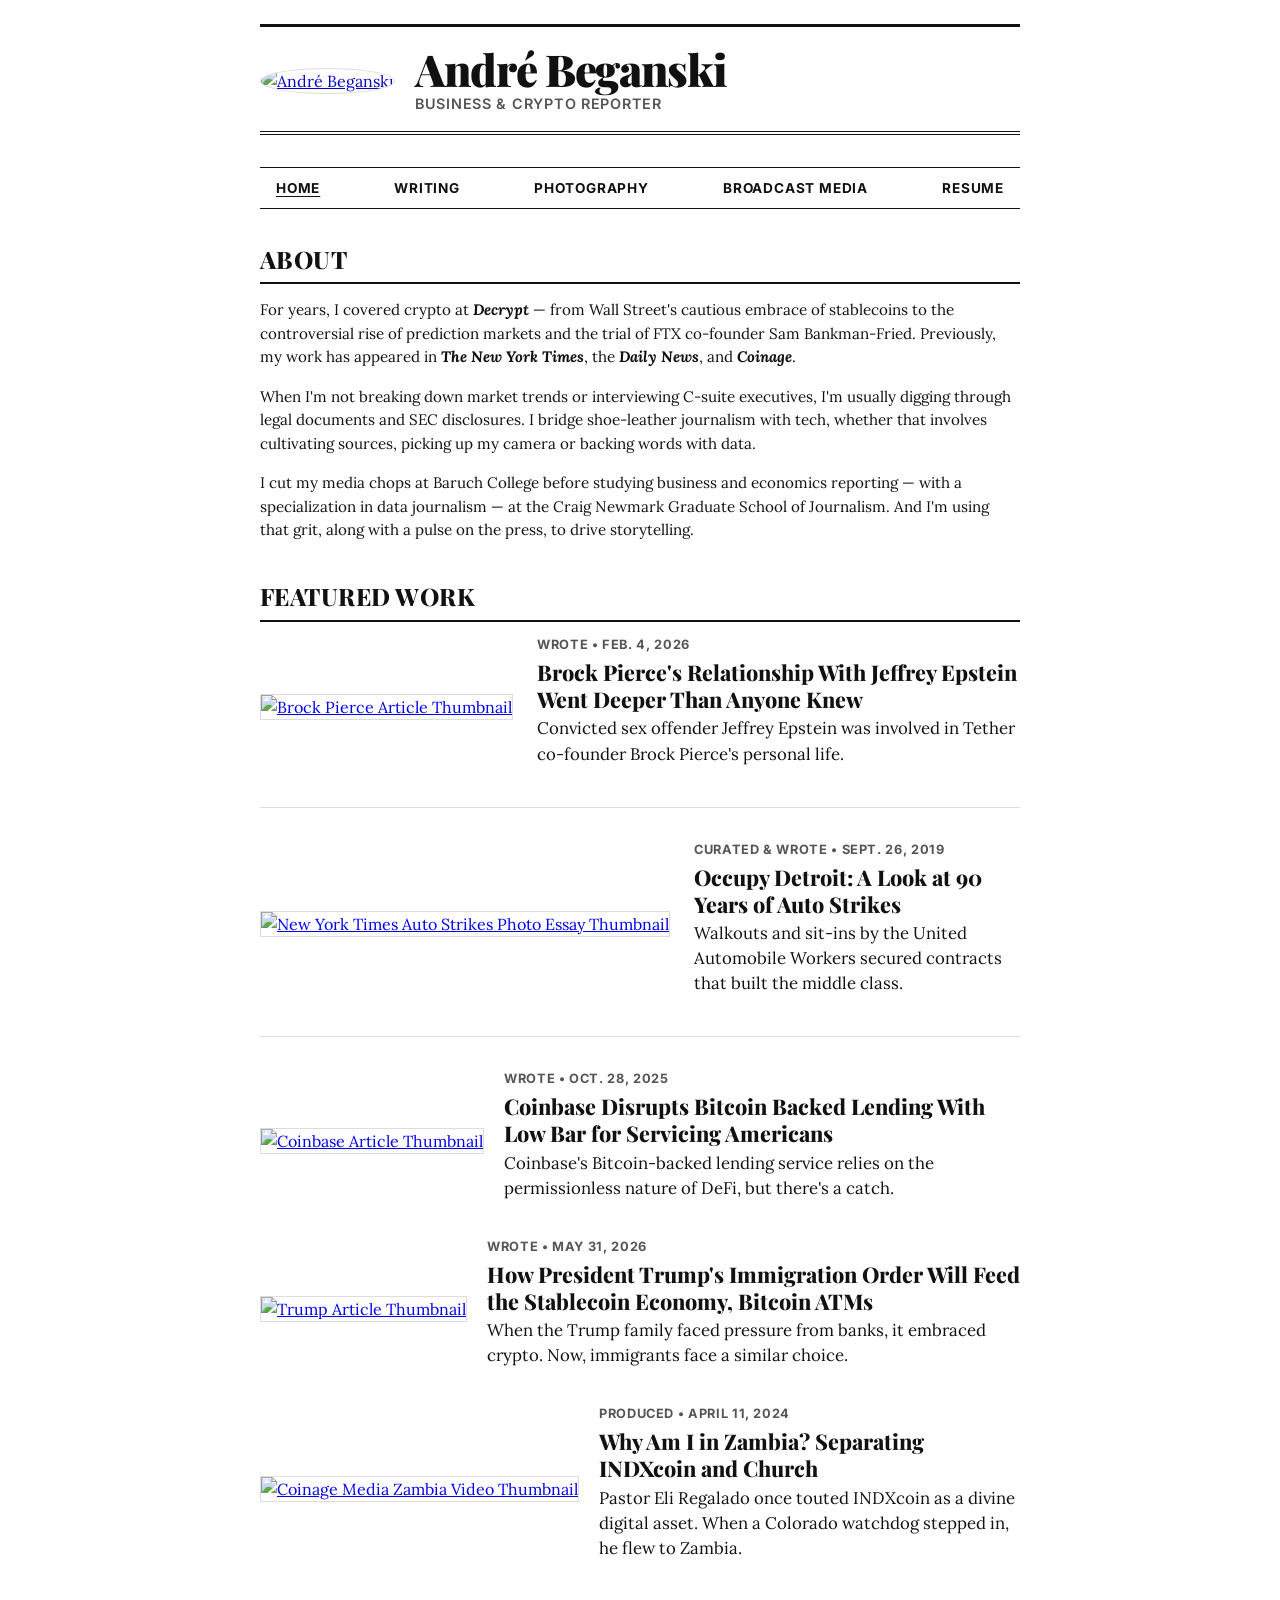
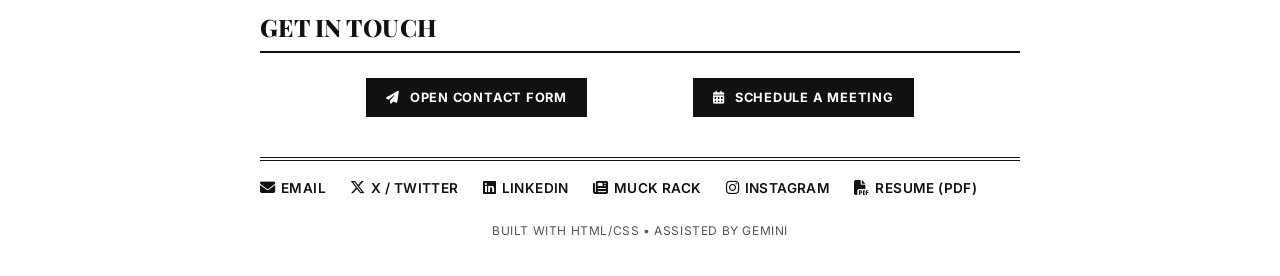
==== index.html @ 105aac12 "Update index.html" ====
<!DOCTYPE html>
<html lang="en">
<head>
    <meta charset="UTF-8">
    <meta name="viewport" content="width=device-width, initial-scale=1.0">
    <meta name="referrer" content="strict-origin-when-cross-origin">
    <title>André Beganski | Business & Crypto Reporter</title>
    
    <!-- Broadsheet Editorial Fonts from Google -->
    <link rel="preconnect" href="https://fonts.googleapis.com">
    <link rel="preconnect" href="https://fonts.gstatic.com" crossorigin>
    <link href="https://fonts.googleapis.com/css2?family=Lora:ital,wght@0,400;0,500;1,400&family=Playfair+Display:ital,wght@0,600;0,800;0,900;1,600&family=Inter:wght@600;700&display=swap" rel="stylesheet">

    <!-- Font Awesome for Icons -->
    <link rel="stylesheet" href="https://cdnjs.cloudflare.com/ajax/libs/font-awesome/6.5.1/css/all.min.css">
    
    <!-- Master Stylesheet -->
    <link rel="stylesheet" href="styles.css">

    <!-- White "AB" on Black Background Inline Favicon -->
    <link rel="icon" href="data:image/svg+xml,<svg xmlns='http://www.w3.org/2000/svg' viewBox='0 0 100 100'><rect width='100' height='100' fill='%23111111'/><text x='50%' y='64%' font-family='serif' font-weight='900' font-size='52' fill='%23FFFFFF' text-anchor='middle'>AB</text></svg>">

    <!-- Open Graph / Social Media Preview Meta Tags -->
    <meta property="og:type" content="website">
    <meta property="og:title" content="André Beganski | Business & Crypto Reporter">
    <meta property="og:description" content="Business and economics reporter specializing in digital assets, institutional trends, and financial reporting.">
    <meta property="og:image" content="Headshot.jpg">
    <meta property="og:url" content="https://andrebeganski.github.io/">

    <!-- Twitter Card Meta Tags -->
    <meta name="twitter:card" content="summary_large_image">
    <meta name="twitter:title" content="André Beganski | Business & Crypto Reporter">
    <meta name="twitter:description" content="Business and economics reporter specializing in digital assets, institutional trends, and financial reporting.">
    <meta name="twitter:image" content="Headshot.jpg">

    <!-- First-Visit Check Script (Tip: add ?reset=true to your URL to test the animation again) -->
    <script>
        const urlParams = new URLSearchParams(window.location.search);
        if (urlParams.has('reset')) {
            localStorage.removeItem('siteVisited');
        }

        if (localStorage.getItem('siteVisited')) {
            document.documentElement.classList.add('returning-visitor');
        } else {
            localStorage.setItem('siteVisited', 'true');
        }
    </script>

    <style>
        :root {
            --paper: #FFFFFF;
            --ink: #111111;
            --gray: #555555;
            --border: #DDDDDD;
        }

        * {
            box-sizing: border-box;
            margin: 0;
            padding: 0;
        }

        body {
            background-color: var(--paper);
            color: var(--ink);
            font-family: 'Lora', serif;
            line-height: 1.5;
            padding: 1.5rem;
            -webkit-font-smoothing: antialiased;
        }

        .container {
            max-width: 760px;
            margin: 0 auto;
        }

        /* Compact Masthead Styling */
        header {
            margin-bottom: 2rem;
            padding: 1.25rem 0;
            border-top: 3px solid var(--ink);
            border-bottom: 1px solid var(--ink);
            position: relative;
        }

        header::after {
            content: '';
            position: absolute;
            bottom: 2px;
            left: 0;
            right: 0;
            height: 1px;
            background: var(--ink);
        }

        .header-content {
            display: flex;
            align-items: center;
            gap: 1.25rem;
        }

        /* Animations */
        @keyframes revealColor {
            0% { filter: grayscale(100%); }
            100% { filter: grayscale(20%); }
        }

        @keyframes fadeInText {
            0% { opacity: 0; transform: translateY(4px); }
            100% { opacity: 1; transform: translateY(0); }
        }

        .profile-img {
            width: 100px;
            height: 100px;
            border-radius: 50%;
            object-fit: cover;
            border: 1px solid var(--border);
            flex-shrink: 0;
            filter: grayscale(20%);
        }

        h1 {
            font-size: 2.75rem;
            font-weight: 900;
            margin: 0 0 0.1rem 0;
            letter-spacing: -0.03em;
            line-height: 1;
        }

        .subtitle {
            font-family: 'Inter', sans-serif;
            font-size: 0.9rem;
            color: var(--gray);
            font-weight: 600;
            text-transform: uppercase;
            letter-spacing: 0.05em;
            margin: 0;
        }

        /* FIRST-TIME VISITOR ANIMATION OVERRIDES */
        html:not(.returning-visitor) img.profile-img {
            filter: grayscale(100%); /* !important removed */
            animation: revealColor 2.5s ease-out forwards !important;
        }

        html:not(.returning-visitor) .header-text h1 {
            opacity: 0; /* !important removed */
            animation: fadeInText 1.0s ease-out 0.4s forwards !important;
        }

        html:not(.returning-visitor) .header-text .subtitle {
            opacity: 0; /* !important removed */
            animation: fadeInText 1.0s ease-out 0.8s forwards !important;
        }

        /* RETURNING VISITOR STATES (Forces full visibility immediately) */
        html.returning-visitor img.profile-img {
            filter: grayscale(20%) !important;
        }

        html.returning-visitor .header-text h1,
        html.returning-visitor .header-text .subtitle {
            opacity: 1 !important;
            transform: none !important;
            animation: none !important;
        }

        h1, h2, h3 {
            font-family: 'Playfair Display', serif;
            color: var(--ink);
        }

        section {
            margin-bottom: 2.25rem;
        }

        /* Section Dividers */
        h2 {
            font-size: 1.5rem;
            font-weight: 800;
            margin-bottom: 0.85rem;
            padding-bottom: 0.35rem;
            border-bottom: 2px solid var(--ink);
            text-transform: uppercase;
            letter-spacing: 0.02em;
        }

        p {
            margin-bottom: 0.75rem;
            font-size: 1.05rem;
        }

        /* About Section text */
        #about p {
            font-size: 0.95rem;
            line-height: 1.55;
            margin-bottom: 1rem;
        }
        
        #about p:last-child {
            margin-bottom: 0;
        }

        /* Navigation Bar */
        .work-nav {
            display: flex;
            justify-content: space-between; 
            align-items: center;
            margin-top: 1.25rem;
            margin-bottom: 2rem;
            padding: 0.6rem 1rem;
            border-top: 1px solid var(--ink);
            border-bottom: 1px solid var(--ink);
        }

        .work-nav a {
            font-family: 'Inter', sans-serif;
            font-size: 0.85rem;
            font-weight: 700;
            text-transform: uppercase;
            letter-spacing: 0.06em;
            color: var(--ink);
            text-decoration: none;
            transition: color 0.2s ease;
        }

        .work-nav a:hover,
        .work-nav a.active {
            text-decoration: underline;
            text-underline-offset: 3px;
        }

        /* Clips Section */
        .clip {
            margin-bottom: 1.5rem;
        }

        .clip-content {
            display: flex;
            gap: 1.25rem;
            align-items: center;
        }

        .clip-text {
            flex: 1;
        }

        /* Standard Article Thumbnails */
        .clip-thumb {
            width: 150px;
            height: 95px;
            object-fit: cover;
            border: 1px solid var(--border);
            flex-shrink: 0;
        }

        .clip-content a:first-child {
            display: block;
            overflow: hidden;
            flex-shrink: 0;
        }
        
        /* Prominent Hero Clip Styles */
        .clip-hero {
            margin-bottom: 2rem;
            border-bottom: 1px solid var(--border);
            padding-bottom: 1.75rem;
        }

        .clip-hero .clip-content {
            gap: 1.5rem;
            align-items: center;
        }

        .clip-hero .clip-thumb {
            width: 250px;
            height: 155px;
            object-fit: cover;
        }
        
        .clip-hero h3 {
            font-size: 1.5rem; 
            margin-bottom: 0.3rem;
        }
        
        .clip-hero p {
            font-size: 1.05rem; 
        }

        /* Standard Clip Headlines */
        .clip h3 {
            font-size: 1.35rem;
            font-weight: 800;
            margin-bottom: 0.2rem;
            line-height: 1.25;
        }

        .clip h3 a {
            color: var(--ink);
            text-decoration: none;
            transition: color 0.2s ease;
        }

        .clip h3 a:hover {
            color: var(--gray);
            text-decoration: underline;
            text-decoration-thickness: 2px;
            text-underline-offset: 3px;
        }

        .clip-meta {
            font-family: 'Inter', sans-serif;
            font-size: 0.8rem;
            text-transform: uppercase;
            letter-spacing: 0.05em;
            color: var(--gray);
            margin-bottom: 0.3rem;
            font-weight: 700;
        }

        .clip-meta span {
            display: inline-block;
        }

        /* Contact Section Styling */
        .contact-box {
            border: 1px solid var(--ink);
            padding: 1.5rem;
            background: #FAFAFA;
            margin-top: 1.5rem;
        }

        .btn-editorial {
            font-family: 'Inter', sans-serif;
            display: inline-block;
            background: var(--ink);
            color: var(--paper);
            padding: 0.6rem 1.25rem;
            text-transform: uppercase;
            font-size: 0.8rem;
            font-weight: 700;
            letter-spacing: 0.06em;
            text-decoration: none;
            margin-top: 0.75rem;
            transition: opacity 0.2s ease, transform 0.2s ease;
        }

        .btn-editorial:hover {
            opacity: 0.85;
            text-decoration: none;
            transform: translateY(-1px);
        }

        /* Footer & Socials */
        footer {
            border-top: 1px solid var(--ink);
            padding-top: 1.25rem;
            margin-top: 2.5rem;
            position: relative;
        }

        footer::before {
            content: '';
            position: absolute;
            top: 2px;
            left: 0;
            right: 0;
            height: 1px;
            background: var(--ink);
        }

        .links {
            display: flex;
            flex-wrap: wrap;
            gap: 1rem 1.5rem;
            margin-bottom: 1.5rem;
        }

        .links a {
            font-family: 'Inter', sans-serif;
            color: var(--ink);
            text-decoration: none;
            font-weight: 600;
            font-size: 0.85rem;
            text-transform: uppercase;
            letter-spacing: 0.03em;
            display: inline-flex;
            align-items: center;
            gap: 0.35rem;
            transition: opacity 0.2s ease;
        }

        .links a i {
            font-size: 0.95rem;
            color: var(--ink);
            transition: transform 0.2s ease;
        }

        .links a:hover {
            opacity: 0.7;
            text-decoration: underline;
            text-underline-offset: 3px;
        }
        
        .links a:hover i {
            transform: scale(1.1);
        }
        
        .colophon {
            text-align: center;
            font-family: 'Inter', sans-serif;
            font-size: 0.75rem;
            color: var(--gray);
            text-transform: uppercase;
            letter-spacing: 0.05em;
        }

        /* Responsive tweak for phones */
        @media (max-width: 600px) {
            .header-content {
                flex-direction: column;
                text-align: center;
                gap: 1rem;
            }
            .work-nav {
                flex-direction: column;
                gap: 0.5rem;
                padding: 0.75rem 1rem;
            }
            .clip-content {
                flex-direction: column;
            }
            .clip-content a:first-child {
                width: 100%;
            }
            .clip-thumb, .clip-hero .clip-thumb {
                width: 100%;
                height: 180px;
            }
            h1 { font-size: 2.25rem; }
            body { padding: 1.25rem 1rem; }
        }
    </style>
</head>
<body>

    <div class="container">
        <header>
            <div class="header-content">
                <a href="index.html">
                    <img src="Headshot.jpg" alt="André Beganski" class="profile-img">
                </a>
                <div class="header-text">
                    <h1>André Beganski</h1>
                    <p class="subtitle">Business & Crypto Reporter</p>
                </div>
            </div>
        </header>

        <!-- Navigation with elevated Resume link -->
        <nav class="work-nav">
            <a href="index.html" class="active">Home</a>
            <a href="writing.html">Writing</a>
            <a href="photography.html">Photography</a>
            <a href="broadcast.html">Broadcast Media</a>
            <a href="Beganski_Andre_Resume.pdf" target="_blank" rel="noopener noreferrer">Resume</a>
        </nav>

        <section id="about">
            <h2>About</h2>
            <p>For years, I covered crypto at <i><strong>Decrypt</strong></i> — from Wall Street's cautious embrace of stablecoins to the controversial rise of prediction markets and the trial of FTX co-founder Sam Bankman-Fried. Previously, my work has appeared in <strong><i>The New York Times</strong></i>, the <strong><i>Daily News</strong></i>, and <strong><i>Coinage</strong></i>.
            <p>When I'm not breaking down market trends or interviewing C-suite executives, I'm usually digging through legal documents and SEC disclosures. I bridge shoe-leather journalism with tech, whether that involves cultivating sources, picking up my camera or backing words with data.</p>
            <p>I cut my media chops at Baruch College before studying business and economics reporting — with a specialization in data journalism — at the Craig Newmark Graduate School of Journalism. And I'm using that grit, along with a pulse on the press, to drive storytelling.</p>
        </section>

        <section id="clips">
            <h2>Featured Work</h2>
            
            <!-- Hero Clip 1: Investigation -->
            <div class="clip clip-hero">
                <div class="clip-content">
                    <a href="https://decrypt.co/356972/brock-pierce-relationship-jeffrey-epstein-deeper-anyone-knew" target="_blank" rel="noopener noreferrer">
                        <img src="Brock.jpg" alt="Brock Pierce Article Thumbnail" class="clip-thumb">
                    </a>
                    <div class="clip-text">
                        <div class="clip-meta">
                            <span>Wrote • Feb. 4, 2026</span>
                        </div>
                        <h3><a href="https://decrypt.co/356972/brock-pierce-relationship-jeffrey-epstein-deeper-anyone-knew" target="_blank" rel="noopener noreferrer">Brock Pierce's Relationship With Jeffrey Epstein Went Deeper Than Anyone Knew</a></h3>
                        <p>Convicted sex offender Jeffrey Epstein was involved in Tether co-founder Brock Pierce's personal life.</p>
                    </div>
                </div>
            </div>

            <!-- Hero Clip 2: Photo Essay -->
            <div class="clip clip-hero">
                <div class="clip-content">
                    <a href="https://www.nytimes.com/2019/09/26/automobiles/auto-strikes-history.html" target="_blank" rel="noopener noreferrer">
                        <img src="Detroit.jpg" alt="New York Times Auto Strikes Photo Essay Thumbnail" class="clip-thumb">
                    </a>
                    <div class="clip-text">
                        <div class="clip-meta">
                            <span>Curated & Wrote • Sept. 26, 2019</span>
                        </div>
                        <h3><a href="https://www.nytimes.com/2019/09/26/automobiles/auto-strikes-history.html" target="_blank" rel="noopener noreferrer">Occupy Detroit: A Look at 90 Years of Auto Strikes</a></h3>
                        <p>Walkouts and sit-ins by the United Automobile Workers secured contracts that built the middle class.</p>
                    </div>
                </div>
            </div>

            <!-- Standard Clip 1 -->
            <div class="clip">
                <div class="clip-content">
                    <a href="https://decrypt.co/345886/coinbase-disrupts-bitcoin-backed-lending-low-bar-servicing-americans" target="_blank" rel="noopener noreferrer">
                        <img src="Coinbase.jpg" alt="Coinbase Article Thumbnail" class="clip-thumb">
                    </a>
                    <div class="clip-text">
                        <div class="clip-meta">
                            <span>Wrote • Oct. 28, 2025</span>
                        </div>
                        <h3><a href="https://decrypt.co/345886/coinbase-disrupts-bitcoin-backed-lending-low-bar-servicing-americans" target="_blank" rel="noopener noreferrer">Coinbase Disrupts Bitcoin Backed Lending With Low Bar for Servicing Americans</a></h3>
                        <p>Coinbase's Bitcoin-backed lending service relies on the permissionless nature of DeFi, but there's a catch.</p>
                    </div>
                </div>
            </div>

            <!-- Standard Clip 2 -->
            <div class="clip">
                <div class="clip-content">
                    <a href="https://decrypt.co/369479/how-president-trump-immigration-order-feed-stablecoin-bitcoin-atms" target="_blank" rel="noopener noreferrer">
                        <img src="Trump.jpg" alt="Trump Article Thumbnail" class="clip-thumb">
                    </a>
                    <div class="clip-text">
                        <div class="clip-meta">
                            <span>Wrote • May 31, 2026</span>
                        </div>
                        <h3><a href="https://decrypt.co/369479/how-president-trump-immigration-order-feed-stablecoin-bitcoin-atms" target="_blank" rel="noopener noreferrer">How President Trump's Immigration Order Will Feed the Stablecoin Economy, Bitcoin ATMs</a></h3>
                        <p>When the Trump family faced pressure from banks, it embraced crypto. Now, immigrants face a similar choice.</p>
                    </div>
                </div>
            </div>

            <!-- Standard Clip 3 -->
            <div class="clip">
                <div class="clip-content">
                    <a href="https://www.coinage.media/s3/why-am-i-in-zambia-separating-indxcoin-and-church" target="_blank" rel="noopener noreferrer">
                        <img src="Zambia.jpg" alt="Coinage Media Zambia Video Thumbnail" class="clip-thumb">
                    </a>
                    <div class="clip-text">
                        <div class="clip-meta">
                            <span>Produced • April 11, 2024</span>
                        </div>
                        <h3><a href="https://www.coinage.media/s3/why-am-i-in-zambia-separating-indxcoin-and-church" target="_blank" rel="noopener noreferrer">Why Am I in Zambia? Separating INDXcoin and Church</a></h3>
                        <p>Pastor Eli Regalado once touted INDXcoin as a divine digital asset. When a Colorado watchdog stepped in, he flew to Zambia.</p>
                    </div>
                </div>
            </div>
            
        </section>

        <section id="contact">
            <h2>Get in Touch</h2>
            <div style="display: flex; justify-content: space-evenly; width: 100%;">
                <a href="contact.html" class="btn-editorial"><i class="fa-solid fa-paper-plane" style="margin-right: 6px;"></i> Open Contact Form</a>
                <a href="https://calendar.app.google/BMsUF5dHbjo3s1t37" target="_blank" rel="noopener noreferrer" class="btn-editorial btn-editorial-outline"><i class="fa-solid fa-calendar-days" style="margin-right: 6px;"></i> Schedule a Meeting</a>
            </div>
        </section>

        <footer>
            <div class="links">
                <a href="mailto:andrebeganski@gmail.com"><i class="fa-solid fa-envelope"></i> Email</a>
                <a href="https://x.com/andrebeganski" target="_blank" rel="noopener noreferrer"><i class="fa-brands fa-x-twitter"></i> X / Twitter</a>
                <a href="https://www.linkedin.com/in/beganski/" target="_blank" rel="noopener noreferrer"><i class="fa-brands fa-linkedin"></i> LinkedIn</a>
                <a href="https://muckrack.com/andre-beganski" target="_blank" rel="noopener noreferrer"><i class="fa-solid fa-newspaper"></i> Muck Rack</a>
                <a href="https://www.instagram.com/andrebeganski/" target="_blank" rel="noopener noreferrer"><i class="fa-brands fa-instagram"></i> Instagram</a>
                <a href="Beganski_Andre_Resume.pdf" target="_blank" rel="noopener noreferrer"><i class="fa-solid fa-file-pdf"></i> Resume (PDF)</a>
            </div>
            <p class="colophon">Built with HTML/CSS • Assisted by Gemini</p>
        </footer>
    </div>

</body>
</html>
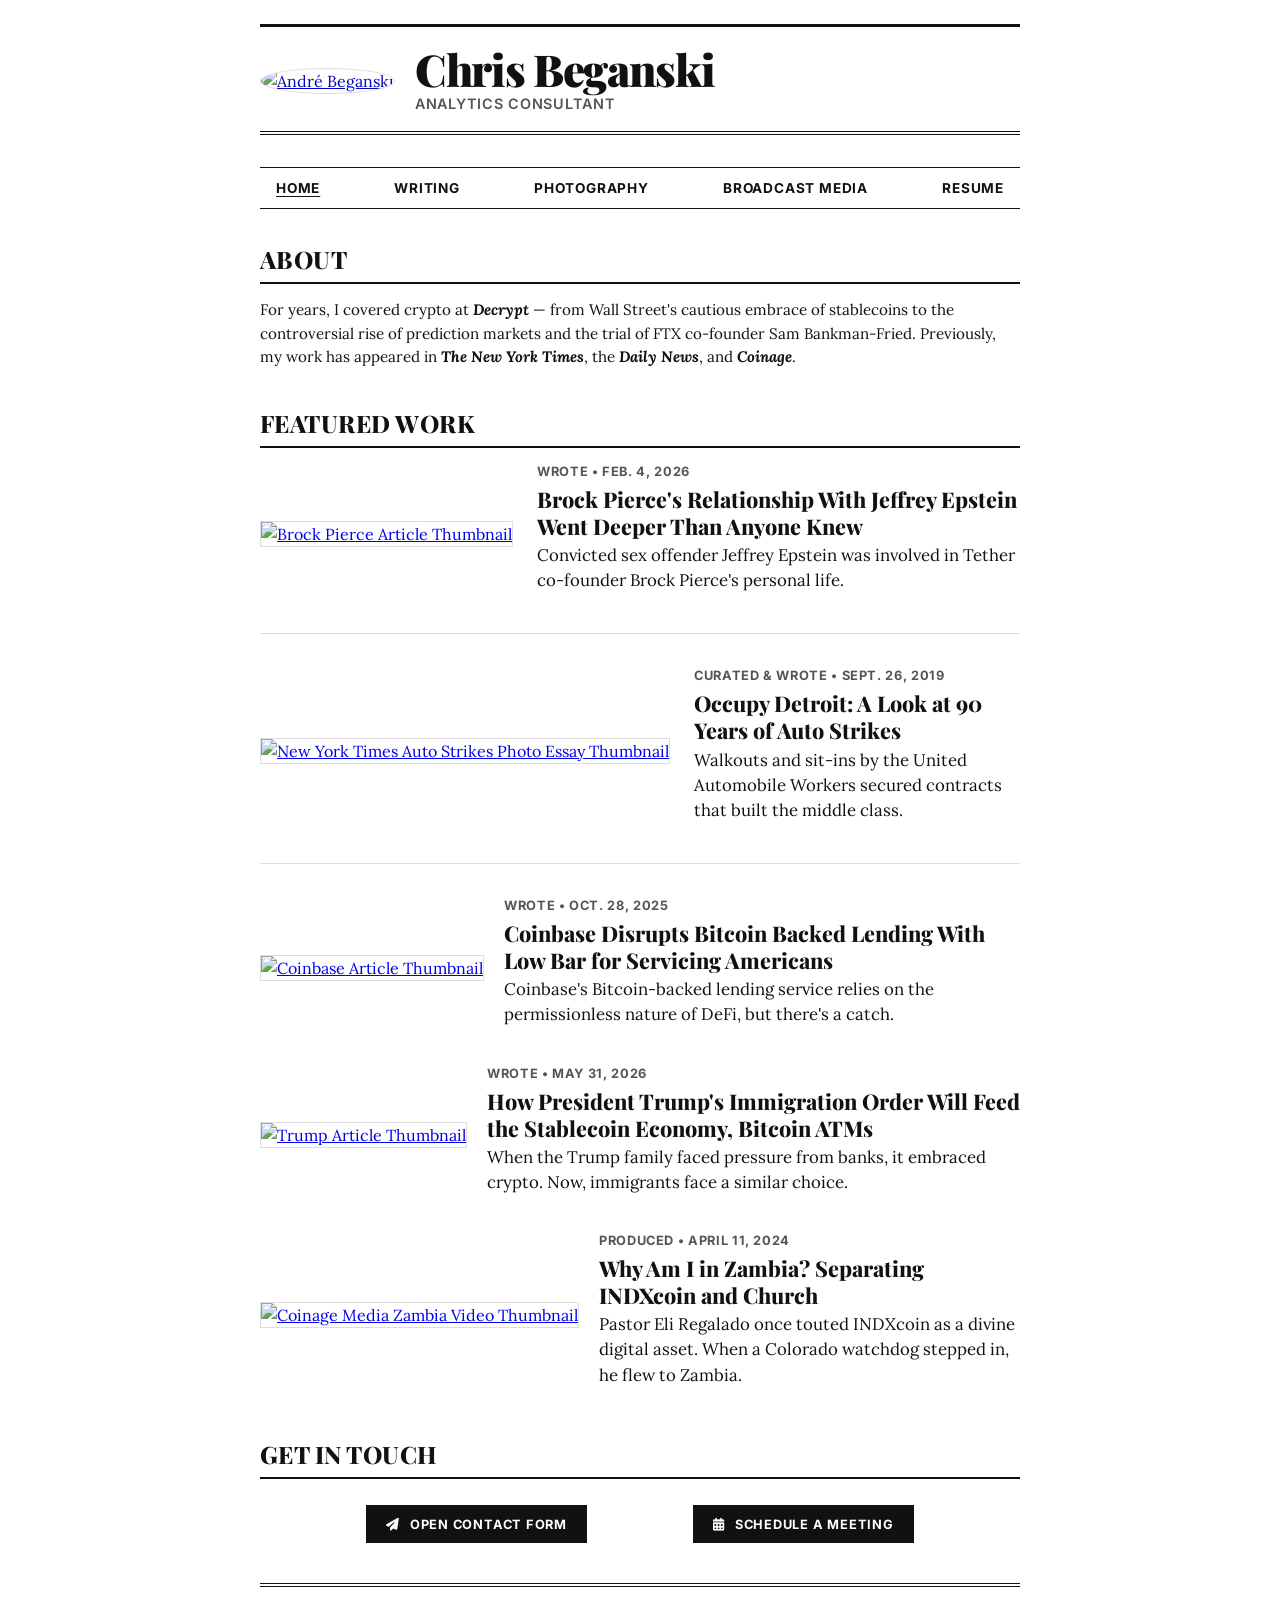
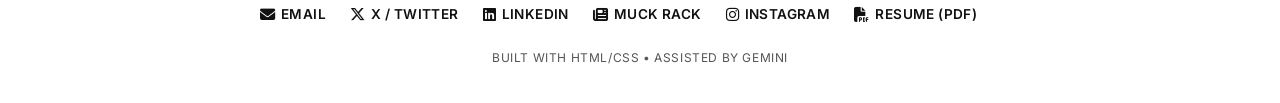
==== commit 559faf7d: "Add files via upload" ====
--- a/index.html
+++ b/index.html
@@ -4,7 +4,8 @@
     <meta charset="UTF-8">
     <meta name="viewport" content="width=device-width, initial-scale=1.0">
     <meta name="referrer" content="strict-origin-when-cross-origin">
-    <title>André Beganski | Business & Crypto Reporter</title>
+    <meta name="google-site-verification" content="AOjUF_ZG2-X97gKxR1BzcbHFrVz4u-F_DC3IwJ36lWE" />
+    <title>Chris Beganski | Analytics Consult Focusing on AI</title>
     
     <!-- Broadsheet Editorial Fonts from Google -->
     <link rel="preconnect" href="https://fonts.googleapis.com">
@@ -453,8 +454,8 @@
                     <img src="Headshot.jpg" alt="André Beganski" class="profile-img">
                 </a>
                 <div class="header-text">
-                    <h1>André Beganski</h1>
-                    <p class="subtitle">Business & Crypto Reporter</p>
+                    <h1>Chris Beganski</h1>
+                    <p class="subtitle">Analytics Consultant</p>
                 </div>
             </div>
         </header>
@@ -471,9 +472,7 @@
         <section id="about">
             <h2>About</h2>
             <p>For years, I covered crypto at <i><strong>Decrypt</strong></i> — from Wall Street's cautious embrace of stablecoins to the controversial rise of prediction markets and the trial of FTX co-founder Sam Bankman-Fried. Previously, my work has appeared in <strong><i>The New York Times</strong></i>, the <strong><i>Daily News</strong></i>, and <strong><i>Coinage</strong></i>.
-            <p>When I'm not breaking down market trends or interviewing C-suite executives, I'm usually digging through legal documents and SEC disclosures. I bridge shoe-leather journalism with tech, whether that involves cultivating sources, picking up my camera or backing words with data.</p>
-            <p>I cut my media chops at Baruch College before studying business and economics reporting — with a specialization in data journalism — at the Craig Newmark Graduate School of Journalism. And I'm using that grit, along with a pulse on the press, to drive storytelling.</p>
-        </section>
+       </section>
 
         <section id="clips">
             <h2>Featured Work</h2>
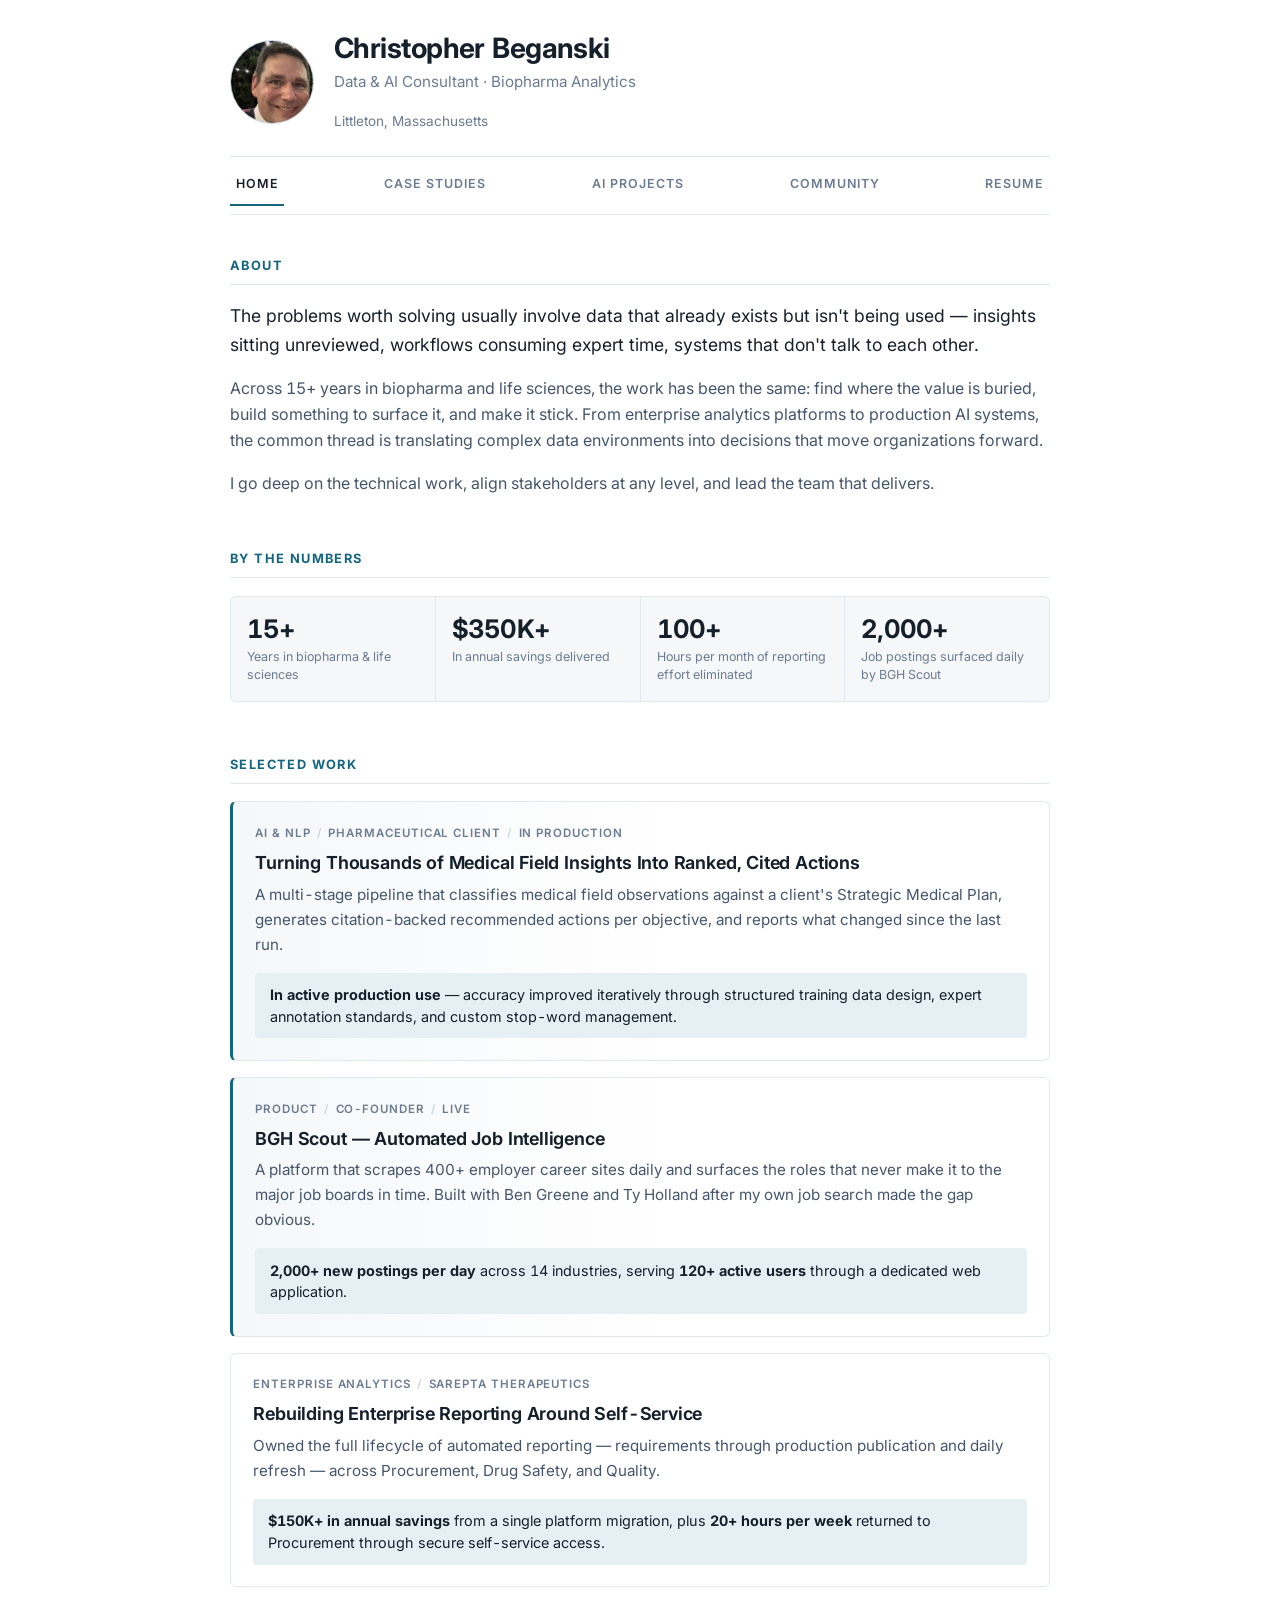
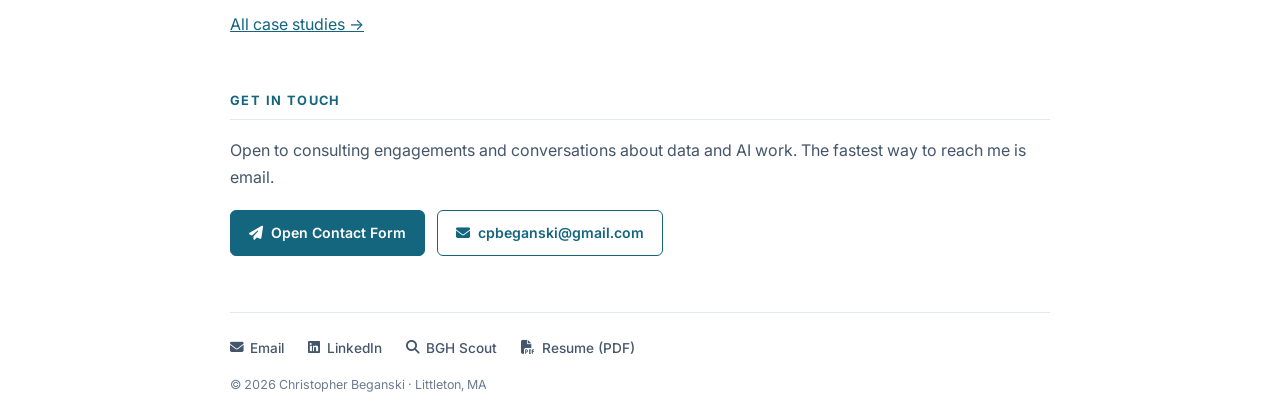
==== commit 0fce0812: "rebuild Site" ====
--- a/index.html
+++ b/index.html
@@ -4,581 +4,126 @@
     <meta charset="UTF-8">
     <meta name="viewport" content="width=device-width, initial-scale=1.0">
     <meta name="referrer" content="strict-origin-when-cross-origin">
-    <meta name="google-site-verification" content="AOjUF_ZG2-X97gKxR1BzcbHFrVz4u-F_DC3IwJ36lWE" />
-    <title>Chris Beganski | Analytics Consult Focusing on AI</title>
-    
-    <!-- Broadsheet Editorial Fonts from Google -->
+    <title>Christopher Beganski | Data &amp; AI Consultant</title>
+    <meta name="description" content="Data and AI consultant with 15+ years in biopharma and life sciences. NLP/LLM systems, enterprise analytics, and the data platforms behind them.">
+
     <link rel="preconnect" href="https://fonts.googleapis.com">
     <link rel="preconnect" href="https://fonts.gstatic.com" crossorigin>
-    <link href="https://fonts.googleapis.com/css2?family=Lora:ital,wght@0,400;0,500;1,400&family=Playfair+Display:ital,wght@0,600;0,800;0,900;1,600&family=Inter:wght@600;700&display=swap" rel="stylesheet">
-
-    <!-- Font Awesome for Icons -->
+    <link href="https://fonts.googleapis.com/css2?family=Inter:wght@400;500;600;700&display=swap" rel="stylesheet">
     <link rel="stylesheet" href="https://cdnjs.cloudflare.com/ajax/libs/font-awesome/6.5.1/css/all.min.css">
-    
-    <!-- Master Stylesheet -->
     <link rel="stylesheet" href="styles.css">
 
-    <!-- White "AB" on Black Background Inline Favicon -->
-    <link rel="icon" href="data:image/svg+xml,<svg xmlns='http://www.w3.org/2000/svg' viewBox='0 0 100 100'><rect width='100' height='100' fill='%23111111'/><text x='50%' y='64%' font-family='serif' font-weight='900' font-size='52' fill='%23FFFFFF' text-anchor='middle'>AB</text></svg>">
+    <link rel="icon" href="data:image/svg+xml,<svg xmlns='http://www.w3.org/2000/svg' viewBox='0 0 100 100'><rect width='100' height='100' rx='16' fill='%2314657E'/><text x='50%25' y='63%25' font-family='Helvetica,Arial,sans-serif' font-weight='700' font-size='46' fill='%23FFFFFF' text-anchor='middle'>CB</text></svg>">
 
-    <!-- Open Graph / Social Media Preview Meta Tags -->
     <meta property="og:type" content="website">
-    <meta property="og:title" content="André Beganski | Business & Crypto Reporter">
-    <meta property="og:description" content="Business and economics reporter specializing in digital assets, institutional trends, and financial reporting.">
-    <meta property="og:image" content="Headshot.jpg">
-    <meta property="og:url" content="https://andrebeganski.github.io/">
-
-    <!-- Twitter Card Meta Tags -->
-    <meta name="twitter:card" content="summary_large_image">
-    <meta name="twitter:title" content="André Beganski | Business & Crypto Reporter">
-    <meta name="twitter:description" content="Business and economics reporter specializing in digital assets, institutional trends, and financial reporting.">
-    <meta name="twitter:image" content="Headshot.jpg">
-
-    <!-- First-Visit Check Script (Tip: add ?reset=true to your URL to test the animation again) -->
-    <script>
-        const urlParams = new URLSearchParams(window.location.search);
-        if (urlParams.has('reset')) {
-            localStorage.removeItem('siteVisited');
-        }
-
-        if (localStorage.getItem('siteVisited')) {
-            document.documentElement.classList.add('returning-visitor');
-        } else {
-            localStorage.setItem('siteVisited', 'true');
-        }
-    </script>
-
-    <style>
-        :root {
-            --paper: #FFFFFF;
-            --ink: #111111;
-            --gray: #555555;
-            --border: #DDDDDD;
-        }
-
-        * {
-            box-sizing: border-box;
-            margin: 0;
-            padding: 0;
-        }
-
-        body {
-            background-color: var(--paper);
-            color: var(--ink);
-            font-family: 'Lora', serif;
-            line-height: 1.5;
-            padding: 1.5rem;
-            -webkit-font-smoothing: antialiased;
-        }
-
-        .container {
-            max-width: 760px;
-            margin: 0 auto;
-        }
-
-        /* Compact Masthead Styling */
-        header {
-            margin-bottom: 2rem;
-            padding: 1.25rem 0;
-            border-top: 3px solid var(--ink);
-            border-bottom: 1px solid var(--ink);
-            position: relative;
-        }
-
-        header::after {
-            content: '';
-            position: absolute;
-            bottom: 2px;
-            left: 0;
-            right: 0;
-            height: 1px;
-            background: var(--ink);
-        }
-
-        .header-content {
-            display: flex;
-            align-items: center;
-            gap: 1.25rem;
-        }
-
-        /* Animations */
-        @keyframes revealColor {
-            0% { filter: grayscale(100%); }
-            100% { filter: grayscale(20%); }
-        }
-
-        @keyframes fadeInText {
-            0% { opacity: 0; transform: translateY(4px); }
-            100% { opacity: 1; transform: translateY(0); }
-        }
-
-        .profile-img {
-            width: 100px;
-            height: 100px;
-            border-radius: 50%;
-            object-fit: cover;
-            border: 1px solid var(--border);
-            flex-shrink: 0;
-            filter: grayscale(20%);
-        }
-
-        h1 {
-            font-size: 2.75rem;
-            font-weight: 900;
-            margin: 0 0 0.1rem 0;
-            letter-spacing: -0.03em;
-            line-height: 1;
-        }
-
-        .subtitle {
-            font-family: 'Inter', sans-serif;
-            font-size: 0.9rem;
-            color: var(--gray);
-            font-weight: 600;
-            text-transform: uppercase;
-            letter-spacing: 0.05em;
-            margin: 0;
-        }
-
-        /* FIRST-TIME VISITOR ANIMATION OVERRIDES */
-        html:not(.returning-visitor) img.profile-img {
-            filter: grayscale(100%); /* !important removed */
-            animation: revealColor 2.5s ease-out forwards !important;
-        }
-
-        html:not(.returning-visitor) .header-text h1 {
-            opacity: 0; /* !important removed */
-            animation: fadeInText 1.0s ease-out 0.4s forwards !important;
-        }
-
-        html:not(.returning-visitor) .header-text .subtitle {
-            opacity: 0; /* !important removed */
-            animation: fadeInText 1.0s ease-out 0.8s forwards !important;
-        }
-
-        /* RETURNING VISITOR STATES (Forces full visibility immediately) */
-        html.returning-visitor img.profile-img {
-            filter: grayscale(20%) !important;
-        }
-
-        html.returning-visitor .header-text h1,
-        html.returning-visitor .header-text .subtitle {
-            opacity: 1 !important;
-            transform: none !important;
-            animation: none !important;
-        }
-
-        h1, h2, h3 {
-            font-family: 'Playfair Display', serif;
-            color: var(--ink);
-        }
-
-        section {
-            margin-bottom: 2.25rem;
-        }
-
-        /* Section Dividers */
-        h2 {
-            font-size: 1.5rem;
-            font-weight: 800;
-            margin-bottom: 0.85rem;
-            padding-bottom: 0.35rem;
-            border-bottom: 2px solid var(--ink);
-            text-transform: uppercase;
-            letter-spacing: 0.02em;
-        }
-
-        p {
-            margin-bottom: 0.75rem;
-            font-size: 1.05rem;
-        }
-
-        /* About Section text */
-        #about p {
-            font-size: 0.95rem;
-            line-height: 1.55;
-            margin-bottom: 1rem;
-        }
-        
-        #about p:last-child {
-            margin-bottom: 0;
-        }
-
-        /* Navigation Bar */
-        .work-nav {
-            display: flex;
-            justify-content: space-between; 
-            align-items: center;
-            margin-top: 1.25rem;
-            margin-bottom: 2rem;
-            padding: 0.6rem 1rem;
-            border-top: 1px solid var(--ink);
-            border-bottom: 1px solid var(--ink);
-        }
-
-        .work-nav a {
-            font-family: 'Inter', sans-serif;
-            font-size: 0.85rem;
-            font-weight: 700;
-            text-transform: uppercase;
-            letter-spacing: 0.06em;
-            color: var(--ink);
-            text-decoration: none;
-            transition: color 0.2s ease;
-        }
-
-        .work-nav a:hover,
-        .work-nav a.active {
-            text-decoration: underline;
-            text-underline-offset: 3px;
-        }
-
-        /* Clips Section */
-        .clip {
-            margin-bottom: 1.5rem;
-        }
-
-        .clip-content {
-            display: flex;
-            gap: 1.25rem;
-            align-items: center;
-        }
-
-        .clip-text {
-            flex: 1;
-        }
-
-        /* Standard Article Thumbnails */
-        .clip-thumb {
-            width: 150px;
-            height: 95px;
-            object-fit: cover;
-            border: 1px solid var(--border);
-            flex-shrink: 0;
-        }
-
-        .clip-content a:first-child {
-            display: block;
-            overflow: hidden;
-            flex-shrink: 0;
-        }
-        
-        /* Prominent Hero Clip Styles */
-        .clip-hero {
-            margin-bottom: 2rem;
-            border-bottom: 1px solid var(--border);
-            padding-bottom: 1.75rem;
-        }
-
-        .clip-hero .clip-content {
-            gap: 1.5rem;
-            align-items: center;
-        }
-
-        .clip-hero .clip-thumb {
-            width: 250px;
-            height: 155px;
-            object-fit: cover;
-        }
-        
-        .clip-hero h3 {
-            font-size: 1.5rem; 
-            margin-bottom: 0.3rem;
-        }
-        
-        .clip-hero p {
-            font-size: 1.05rem; 
-        }
-
-        /* Standard Clip Headlines */
-        .clip h3 {
-            font-size: 1.35rem;
-            font-weight: 800;
-            margin-bottom: 0.2rem;
-            line-height: 1.25;
-        }
-
-        .clip h3 a {
-            color: var(--ink);
-            text-decoration: none;
-            transition: color 0.2s ease;
-        }
-
-        .clip h3 a:hover {
-            color: var(--gray);
-            text-decoration: underline;
-            text-decoration-thickness: 2px;
-            text-underline-offset: 3px;
-        }
-
-        .clip-meta {
-            font-family: 'Inter', sans-serif;
-            font-size: 0.8rem;
-            text-transform: uppercase;
-            letter-spacing: 0.05em;
-            color: var(--gray);
-            margin-bottom: 0.3rem;
-            font-weight: 700;
-        }
-
-        .clip-meta span {
-            display: inline-block;
-        }
-
-        /* Contact Section Styling */
-        .contact-box {
-            border: 1px solid var(--ink);
-            padding: 1.5rem;
-            background: #FAFAFA;
-            margin-top: 1.5rem;
-        }
-
-        .btn-editorial {
-            font-family: 'Inter', sans-serif;
-            display: inline-block;
-            background: var(--ink);
-            color: var(--paper);
-            padding: 0.6rem 1.25rem;
-            text-transform: uppercase;
-            font-size: 0.8rem;
-            font-weight: 700;
-            letter-spacing: 0.06em;
-            text-decoration: none;
-            margin-top: 0.75rem;
-            transition: opacity 0.2s ease, transform 0.2s ease;
-        }
-
-        .btn-editorial:hover {
-            opacity: 0.85;
-            text-decoration: none;
-            transform: translateY(-1px);
-        }
-
-        /* Footer & Socials */
-        footer {
-            border-top: 1px solid var(--ink);
-            padding-top: 1.25rem;
-            margin-top: 2.5rem;
-            position: relative;
-        }
-
-        footer::before {
-            content: '';
-            position: absolute;
-            top: 2px;
-            left: 0;
-            right: 0;
-            height: 1px;
-            background: var(--ink);
-        }
-
-        .links {
-            display: flex;
-            flex-wrap: wrap;
-            gap: 1rem 1.5rem;
-            margin-bottom: 1.5rem;
-        }
-
-        .links a {
-            font-family: 'Inter', sans-serif;
-            color: var(--ink);
-            text-decoration: none;
-            font-weight: 600;
-            font-size: 0.85rem;
-            text-transform: uppercase;
-            letter-spacing: 0.03em;
-            display: inline-flex;
-            align-items: center;
-            gap: 0.35rem;
-            transition: opacity 0.2s ease;
-        }
-
-        .links a i {
-            font-size: 0.95rem;
-            color: var(--ink);
-            transition: transform 0.2s ease;
-        }
-
-        .links a:hover {
-            opacity: 0.7;
-            text-decoration: underline;
-            text-underline-offset: 3px;
-        }
-        
-        .links a:hover i {
-            transform: scale(1.1);
-        }
-        
-        .colophon {
-            text-align: center;
-            font-family: 'Inter', sans-serif;
-            font-size: 0.75rem;
-            color: var(--gray);
-            text-transform: uppercase;
-            letter-spacing: 0.05em;
-        }
-
-        /* Responsive tweak for phones */
-        @media (max-width: 600px) {
-            .header-content {
-                flex-direction: column;
-                text-align: center;
-                gap: 1rem;
-            }
-            .work-nav {
-                flex-direction: column;
-                gap: 0.5rem;
-                padding: 0.75rem 1rem;
-            }
-            .clip-content {
-                flex-direction: column;
-            }
-            .clip-content a:first-child {
-                width: 100%;
-            }
-            .clip-thumb, .clip-hero .clip-thumb {
-                width: 100%;
-                height: 180px;
-            }
-            h1 { font-size: 2.25rem; }
-            body { padding: 1.25rem 1rem; }
-        }
-    </style>
+    <meta property="og:title" content="Christopher Beganski | Data &amp; AI Consultant">
+    <meta property="og:description" content="Data and AI consultant with 15+ years in biopharma and life sciences. NLP/LLM systems, enterprise analytics, and the data platforms behind them.">
+    <meta property="og:image" content="headshot.jpg">
+    <meta name="twitter:card" content="summary">
 </head>
 <body>
+<div class="container">
 
-    <div class="container">
-        <header>
-            <div class="header-content">
-                <a href="index.html">
-                    <img src="Headshot.jpg" alt="André Beganski" class="profile-img">
-                </a>
-                <div class="header-text">
-                    <h1>Chris Beganski</h1>
-                    <p class="subtitle">Analytics Consultant</p>
-                </div>
+    <header>
+        <div class="header-content">
+            <a href="index.html"><img src="headshot.jpg" alt="Christopher Beganski" class="profile-img"></a>
+            <div class="header-text">
+                <h1>Christopher Beganski</h1>
+                <p class="subtitle">Data &amp; AI Consultant · Biopharma Analytics</p>
+                <p class="location">Littleton, Massachusetts</p>
             </div>
-        </header>
+        </div>
+    </header>
 
-        <!-- Navigation with elevated Resume link -->
-        <nav class="work-nav">
-            <a href="index.html" class="active">Home</a>
-            <a href="writing.html">Writing</a>
-            <a href="photography.html">Photography</a>
-            <a href="broadcast.html">Broadcast Media</a>
-            <a href="Beganski_Andre_Resume.pdf" target="_blank" rel="noopener noreferrer">Resume</a>
-        </nav>
+    <nav class="work-nav">
+        <a href="index.html" class="active">Home</a>
+        <a href="case-studies.html">Case Studies</a>
+        <a href="ai-projects.html">AI Projects</a>
+        <a href="community.html">Community</a>
+        <a href="Beganski_Christopher_Resume.pdf" target="_blank" rel="noopener noreferrer">Resume</a>
+    </nav>
 
-        <section id="about">
-            <h2>About</h2>
-            <p>For years, I covered crypto at <i><strong>Decrypt</strong></i> — from Wall Street's cautious embrace of stablecoins to the controversial rise of prediction markets and the trial of FTX co-founder Sam Bankman-Fried. Previously, my work has appeared in <strong><i>The New York Times</strong></i>, the <strong><i>Daily News</strong></i>, and <strong><i>Coinage</strong></i>.
-       </section>
+    <section id="about">
+        <h2>About</h2>
+        <p class="lede">The problems worth solving usually involve data that already exists but isn't being used — insights sitting unreviewed, workflows consuming expert time, systems that don't talk to each other.</p>
+        <p>Across 15+ years in biopharma and life sciences, the work has been the same: find where the value is buried, build something to surface it, and make it stick. From enterprise analytics platforms to production AI systems, the common thread is translating complex data environments into decisions that move organizations forward.</p>
+        <p>I go deep on the technical work, align stakeholders at any level, and lead the team that delivers.</p>
+    </section>
 
-        <section id="clips">
-            <h2>Featured Work</h2>
-            
-            <!-- Hero Clip 1: Investigation -->
-            <div class="clip clip-hero">
-                <div class="clip-content">
-                    <a href="https://decrypt.co/356972/brock-pierce-relationship-jeffrey-epstein-deeper-anyone-knew" target="_blank" rel="noopener noreferrer">
-                        <img src="Brock.jpg" alt="Brock Pierce Article Thumbnail" class="clip-thumb">
-                    </a>
-                    <div class="clip-text">
-                        <div class="clip-meta">
-                            <span>Wrote • Feb. 4, 2026</span>
-                        </div>
-                        <h3><a href="https://decrypt.co/356972/brock-pierce-relationship-jeffrey-epstein-deeper-anyone-knew" target="_blank" rel="noopener noreferrer">Brock Pierce's Relationship With Jeffrey Epstein Went Deeper Than Anyone Knew</a></h3>
-                        <p>Convicted sex offender Jeffrey Epstein was involved in Tether co-founder Brock Pierce's personal life.</p>
-                    </div>
-                </div>
+    <section id="numbers">
+        <h2>By the Numbers</h2>
+        <div class="stats">
+            <div class="stat">
+                <span class="figure">15+</span>
+                <span class="label">Years in biopharma &amp; life sciences</span>
             </div>
+            <div class="stat">
+                <span class="figure">$350K+</span>
+                <span class="label">In annual savings delivered</span>
+            </div>
+            <div class="stat">
+                <span class="figure">100+</span>
+                <span class="label">Hours per month of reporting effort eliminated</span>
+            </div>
+            <div class="stat">
+                <span class="figure">2,000+</span>
+                <span class="label">Job postings surfaced daily by BGH Scout</span>
+            </div>
+        </div>
+    </section>
 
-            <!-- Hero Clip 2: Photo Essay -->
-            <div class="clip clip-hero">
-                <div class="clip-content">
-                    <a href="https://www.nytimes.com/2019/09/26/automobiles/auto-strikes-history.html" target="_blank" rel="noopener noreferrer">
-                        <img src="Detroit.jpg" alt="New York Times Auto Strikes Photo Essay Thumbnail" class="clip-thumb">
-                    </a>
-                    <div class="clip-text">
-                        <div class="clip-meta">
-                            <span>Curated & Wrote • Sept. 26, 2019</span>
-                        </div>
-                        <h3><a href="https://www.nytimes.com/2019/09/26/automobiles/auto-strikes-history.html" target="_blank" rel="noopener noreferrer">Occupy Detroit: A Look at 90 Years of Auto Strikes</a></h3>
-                        <p>Walkouts and sit-ins by the United Automobile Workers secured contracts that built the middle class.</p>
-                    </div>
-                </div>
+    <section id="selected">
+        <h2>Selected Work</h2>
+
+        <div class="card featured">
+            <div class="card-meta">
+                <span>AI &amp; NLP</span><span class="sep">/</span><span>Pharmaceutical client</span><span class="sep">/</span><span>In production</span>
             </div>
+            <h3><a href="case-studies.html#medical-insights">Turning Thousands of Medical Field Insights Into Ranked, Cited Actions</a></h3>
+            <p>A multi-stage pipeline that classifies medical field observations against a client's Strategic Medical Plan, generates citation-backed recommended actions per objective, and reports what changed since the last run.</p>
+            <div class="outcome"><strong>In active production use</strong> — accuracy improved iteratively through structured training data design, expert annotation standards, and custom stop-word management.</div>
+        </div>
 
-            <!-- Standard Clip 1 -->
-            <div class="clip">
-                <div class="clip-content">
-                    <a href="https://decrypt.co/345886/coinbase-disrupts-bitcoin-backed-lending-low-bar-servicing-americans" target="_blank" rel="noopener noreferrer">
-                        <img src="Coinbase.jpg" alt="Coinbase Article Thumbnail" class="clip-thumb">
-                    </a>
-                    <div class="clip-text">
-                        <div class="clip-meta">
-                            <span>Wrote • Oct. 28, 2025</span>
-                        </div>
-                        <h3><a href="https://decrypt.co/345886/coinbase-disrupts-bitcoin-backed-lending-low-bar-servicing-americans" target="_blank" rel="noopener noreferrer">Coinbase Disrupts Bitcoin Backed Lending With Low Bar for Servicing Americans</a></h3>
-                        <p>Coinbase's Bitcoin-backed lending service relies on the permissionless nature of DeFi, but there's a catch.</p>
-                    </div>
-                </div>
+        <div class="card featured">
+            <div class="card-meta">
+                <span>Product</span><span class="sep">/</span><span>Co-founder</span><span class="sep">/</span><span>Live</span>
             </div>
+            <h3><a href="ai-projects.html#bgh-scout">BGH Scout — Automated Job Intelligence</a></h3>
+            <p>A platform that scrapes 400+ employer career sites daily and surfaces the roles that never make it to the major job boards in time. Built with Ben Greene and Ty Holland after my own job search made the gap obvious.</p>
+            <div class="outcome"><strong>2,000+ new postings per day</strong> across 14 industries, serving <strong>120+ active users</strong> through a dedicated web application.</div>
+        </div>
 
-            <!-- Standard Clip 2 -->
-            <div class="clip">
-                <div class="clip-content">
-                    <a href="https://decrypt.co/369479/how-president-trump-immigration-order-feed-stablecoin-bitcoin-atms" target="_blank" rel="noopener noreferrer">
-                        <img src="Trump.jpg" alt="Trump Article Thumbnail" class="clip-thumb">
-                    </a>
-                    <div class="clip-text">
-                        <div class="clip-meta">
-                            <span>Wrote • May 31, 2026</span>
-                        </div>
-                        <h3><a href="https://decrypt.co/369479/how-president-trump-immigration-order-feed-stablecoin-bitcoin-atms" target="_blank" rel="noopener noreferrer">How President Trump's Immigration Order Will Feed the Stablecoin Economy, Bitcoin ATMs</a></h3>
-                        <p>When the Trump family faced pressure from banks, it embraced crypto. Now, immigrants face a similar choice.</p>
-                    </div>
-                </div>
+        <div class="card">
+            <div class="card-meta">
+                <span>Enterprise analytics</span><span class="sep">/</span><span>Sarepta Therapeutics</span>
             </div>
+            <h3><a href="case-studies.html#reporting-platform">Rebuilding Enterprise Reporting Around Self-Service</a></h3>
+            <p>Owned the full lifecycle of automated reporting — requirements through production publication and daily refresh — across Procurement, Drug Safety, and Quality.</p>
+            <div class="outcome"><strong>$150K+ in annual savings</strong> from a single platform migration, plus <strong>20+ hours per week</strong> returned to Procurement through secure self-service access.</div>
+        </div>
 
-            <!-- Standard Clip 3 -->
-            <div class="clip">
-                <div class="clip-content">
-                    <a href="https://www.coinage.media/s3/why-am-i-in-zambia-separating-indxcoin-and-church" target="_blank" rel="noopener noreferrer">
-                        <img src="Zambia.jpg" alt="Coinage Media Zambia Video Thumbnail" class="clip-thumb">
-                    </a>
-                    <div class="clip-text">
-                        <div class="clip-meta">
-                            <span>Produced • April 11, 2024</span>
-                        </div>
-                        <h3><a href="https://www.coinage.media/s3/why-am-i-in-zambia-separating-indxcoin-and-church" target="_blank" rel="noopener noreferrer">Why Am I in Zambia? Separating INDXcoin and Church</a></h3>
-                        <p>Pastor Eli Regalado once touted INDXcoin as a divine digital asset. When a Colorado watchdog stepped in, he flew to Zambia.</p>
-                    </div>
-                </div>
-            </div>
-            
-        </section>
+        <p style="margin-top:1.5rem;"><a href="case-studies.html">All case studies →</a></p>
+    </section>
 
-        <section id="contact">
-            <h2>Get in Touch</h2>
-            <div style="display: flex; justify-content: space-evenly; width: 100%;">
-                <a href="contact.html" class="btn-editorial"><i class="fa-solid fa-paper-plane" style="margin-right: 6px;"></i> Open Contact Form</a>
-                <a href="https://calendar.app.google/BMsUF5dHbjo3s1t37" target="_blank" rel="noopener noreferrer" class="btn-editorial btn-editorial-outline"><i class="fa-solid fa-calendar-days" style="margin-right: 6px;"></i> Schedule a Meeting</a>
-            </div>
-        </section>
+    <section id="contact">
+        <h2>Get in Touch</h2>
+        <p>Open to consulting engagements and conversations about data and AI work. The fastest way to reach me is email.</p>
+        <div class="btn-row" style="margin-top:1.25rem;">
+            <a href="contact.html" class="btn"><i class="fa-solid fa-paper-plane"></i> Open Contact Form</a>
+            <a href="mailto:cpbeganski@gmail.com" class="btn btn-outline"><i class="fa-solid fa-envelope"></i> cpbeganski@gmail.com</a>
+        </div>
+    </section>
 
-        <footer>
-            <div class="links">
-                <a href="mailto:andrebeganski@gmail.com"><i class="fa-solid fa-envelope"></i> Email</a>
-                <a href="https://x.com/andrebeganski" target="_blank" rel="noopener noreferrer"><i class="fa-brands fa-x-twitter"></i> X / Twitter</a>
-                <a href="https://www.linkedin.com/in/beganski/" target="_blank" rel="noopener noreferrer"><i class="fa-brands fa-linkedin"></i> LinkedIn</a>
-                <a href="https://muckrack.com/andre-beganski" target="_blank" rel="noopener noreferrer"><i class="fa-solid fa-newspaper"></i> Muck Rack</a>
-                <a href="https://www.instagram.com/andrebeganski/" target="_blank" rel="noopener noreferrer"><i class="fa-brands fa-instagram"></i> Instagram</a>
-                <a href="Beganski_Andre_Resume.pdf" target="_blank" rel="noopener noreferrer"><i class="fa-solid fa-file-pdf"></i> Resume (PDF)</a>
-            </div>
-            <p class="colophon">Built with HTML/CSS • Assisted by Gemini</p>
-        </footer>
-    </div>
+    <footer>
+        <div class="links">
+            <a href="mailto:cpbeganski@gmail.com"><i class="fa-solid fa-envelope"></i> Email</a>
+            <a href="https://www.linkedin.com/in/chris-beganski/" target="_blank" rel="noopener noreferrer"><i class="fa-brands fa-linkedin"></i> LinkedIn</a>
+            <a href="https://www.bghscout.com" target="_blank" rel="noopener noreferrer"><i class="fa-solid fa-magnifying-glass"></i> BGH Scout</a>
+            <a href="Beganski_Christopher_Resume.pdf" target="_blank" rel="noopener noreferrer"><i class="fa-solid fa-file-pdf"></i> Resume (PDF)</a>
+        </div>
+        <p class="colophon">&copy; 2026 Christopher Beganski · Littleton, MA</p>
+    </footer>
 
+</div>
 </body>
 </html>
--- a/styles.css
+++ b/styles.css
@@ -0,0 +1,518 @@
+/* ==========================================================================
+   Christopher Beganski — portfolio stylesheet
+   Single shared stylesheet for all pages.
+   ========================================================================== */
+
+:root {
+    color-scheme: light;
+
+    /* Ink */
+    --ink:        #16202B;  /* headings, strong text */
+    --body:       #45566B;  /* body copy */
+    --muted:      #6B7C91;  /* meta, captions */
+
+    /* Surface */
+    --paper:      #FFFFFF;
+    --wash:       #F5F7F9;  /* section tint */
+    --wash-deep:  #EDF1F5;
+
+    /* Accent */
+    --accent:     #14657E;
+    --accent-dk:  #0E4A5D;
+    --accent-wash:#E6F0F4;
+
+    /* Line */
+    --rule:       #E1E8EE;
+    --rule-dk:    #C9D4DE;
+
+    --maxw: 820px;
+    --radius: 6px;
+}
+
+*, *::before, *::after { box-sizing: border-box; margin: 0; padding: 0; }
+
+html {
+    overflow-y: scroll;              /* stop layout shift between pages */
+    scroll-behavior: smooth;
+    -webkit-text-size-adjust: 100%;
+}
+
+body {
+    background: var(--paper);
+    color: var(--body);
+    font-family: 'Inter', -apple-system, BlinkMacSystemFont, 'Segoe UI', Roboto, sans-serif;
+    font-size: 1rem;
+    line-height: 1.65;
+    padding: 1.5rem;
+    -webkit-font-smoothing: antialiased;
+    font-variant-numeric: tabular-nums;
+}
+
+.container { max-width: var(--maxw); margin: 0 auto; }
+
+/* ---------- Masthead ------------------------------------------------------ */
+
+header { padding-top: 0.5rem; }
+
+.header-content {
+    display: flex;
+    align-items: center;
+    gap: 1.25rem;
+}
+
+.profile-img {
+    width: 84px;
+    height: 84px;
+    border-radius: 50%;
+    object-fit: cover;
+    object-position: 50% 14%;        /* keep the face centred in the circle */
+    border: 1px solid var(--rule-dk);
+    flex-shrink: 0;
+    display: block;
+}
+
+.header-text h1 {
+    font-size: 1.75rem;
+    line-height: 1.15;
+    font-weight: 700;
+    letter-spacing: -0.02em;
+    color: var(--ink);
+}
+
+.header-text .subtitle {
+    margin-top: 0.3rem;
+    font-size: 0.95rem;
+    color: var(--muted);
+}
+
+.header-text .location {
+    margin-top: 0.15rem;
+    font-size: 0.85rem;
+    color: var(--muted);
+}
+
+/* ---------- Navigation ---------------------------------------------------- */
+
+.work-nav {
+    display: flex;
+    justify-content: space-between;
+    align-items: center;
+    gap: 0.5rem;
+    margin: 1.5rem 0 2.5rem;
+    padding: 0.5rem 0;
+    border-top: 1px solid var(--rule);
+    border-bottom: 1px solid var(--rule);
+}
+
+.work-nav a {
+    font-size: 0.78rem;
+    font-weight: 600;
+    text-transform: uppercase;
+    letter-spacing: 0.08em;
+    color: var(--muted);
+    text-decoration: none;
+    padding: 0.55rem 0.35rem;
+    border-bottom: 2px solid transparent;
+    transition: color 0.15s ease, border-color 0.15s ease;
+    white-space: nowrap;
+}
+
+.work-nav a:hover,
+.work-nav a:focus-visible { color: var(--accent); }
+
+.work-nav a.active {
+    color: var(--ink);
+    border-bottom-color: var(--accent);
+}
+
+/* ---------- Sections ------------------------------------------------------ */
+
+section { margin-bottom: 3.25rem; }
+
+h2 {
+    font-size: 0.8rem;
+    font-weight: 700;
+    text-transform: uppercase;
+    letter-spacing: 0.11em;
+    color: var(--accent);
+    margin-bottom: 1.1rem;
+    padding-bottom: 0.5rem;
+    border-bottom: 1px solid var(--rule);
+}
+
+h3 {
+    font-size: 1.12rem;
+    font-weight: 650;
+    line-height: 1.35;
+    letter-spacing: -0.01em;
+    color: var(--ink);
+    margin-bottom: 0.4rem;
+}
+
+h4 {
+    font-size: 0.95rem;
+    font-weight: 650;
+    color: var(--ink);
+    margin-bottom: 0.3rem;
+}
+
+p { margin-bottom: 1rem; }
+p:last-child { margin-bottom: 0; }
+
+.lede {
+    font-size: 1.1rem;
+    line-height: 1.6;
+    color: var(--ink);
+}
+
+a { color: var(--accent); }
+a:hover { color: var(--accent-dk); }
+
+strong { color: var(--ink); font-weight: 650; }
+
+/* ---------- Stat strip ---------------------------------------------------- */
+
+.stats {
+    display: grid;
+    grid-template-columns: repeat(auto-fit, minmax(150px, 1fr));
+    gap: 1px;
+    background: var(--rule);
+    border: 1px solid var(--rule);
+    border-radius: var(--radius);
+    overflow: hidden;
+}
+
+.stat {
+    background: var(--wash);
+    padding: 1.1rem 1rem;
+}
+
+.stat .figure {
+    display: block;
+    font-size: 1.6rem;
+    font-weight: 700;
+    line-height: 1.1;
+    letter-spacing: -0.03em;
+    color: var(--ink);
+}
+
+.stat .label {
+    display: block;
+    margin-top: 0.35rem;
+    font-size: 0.78rem;
+    line-height: 1.4;
+    color: var(--muted);
+}
+
+/* ---------- Work / project cards ------------------------------------------ */
+
+.card {
+    border: 1px solid var(--rule);
+    border-radius: var(--radius);
+    padding: 1.35rem 1.4rem;
+    margin-bottom: 1rem;
+    transition: border-color 0.15s ease, box-shadow 0.15s ease;
+}
+
+.card:hover {
+    border-color: var(--rule-dk);
+    box-shadow: 0 1px 3px rgba(22, 32, 43, 0.06);
+}
+
+.card.featured {
+    border-left: 3px solid var(--accent);
+    background: linear-gradient(to right, var(--wash), var(--paper) 55%);
+}
+
+.card-meta {
+    font-size: 0.72rem;
+    font-weight: 600;
+    text-transform: uppercase;
+    letter-spacing: 0.08em;
+    color: var(--muted);
+    margin-bottom: 0.5rem;
+}
+
+.card-meta .sep { color: var(--rule-dk); margin: 0 0.4rem; }
+
+.card h3 a { text-decoration: none; color: var(--ink); }
+.card h3 a:hover { color: var(--accent); }
+
+.card p { font-size: 0.95rem; }
+
+/* Outcome callout inside a card */
+.outcome {
+    margin-top: 0.9rem;
+    padding: 0.7rem 0.9rem;
+    background: var(--accent-wash);
+    border-radius: 4px;
+    font-size: 0.9rem;
+    line-height: 1.5;
+    color: var(--ink);
+}
+
+.outcome strong { font-weight: 700; }
+
+/* Detail list used inside case studies */
+ul.detail {
+    list-style: none;
+    margin: 0.9rem 0 0;
+}
+
+ul.detail li {
+    position: relative;
+    padding-left: 1.1rem;
+    margin-bottom: 0.55rem;
+    font-size: 0.95rem;
+    line-height: 1.55;
+}
+
+ul.detail li:last-child { margin-bottom: 0; }
+
+ul.detail li::before {
+    content: "";
+    position: absolute;
+    left: 0;
+    top: 0.62em;
+    width: 5px;
+    height: 5px;
+    border-radius: 50%;
+    background: var(--accent);
+}
+
+/* Stage list — numbered pipeline steps */
+ol.stages {
+    list-style: none;
+    counter-reset: stage;
+    margin: 1rem 0 0;
+}
+
+ol.stages li {
+    counter-increment: stage;
+    position: relative;
+    padding-left: 2.1rem;
+    margin-bottom: 0.8rem;
+    font-size: 0.95rem;
+    line-height: 1.55;
+}
+
+ol.stages li:last-child { margin-bottom: 0; }
+
+ol.stages li::before {
+    content: counter(stage);
+    position: absolute;
+    left: 0;
+    top: 0.1em;
+    width: 1.5rem;
+    height: 1.5rem;
+    border-radius: 50%;
+    background: var(--accent);
+    color: #fff;
+    font-size: 0.75rem;
+    font-weight: 700;
+    display: flex;
+    align-items: center;
+    justify-content: center;
+}
+
+/* ---------- Skill / tool tags --------------------------------------------- */
+
+.tag-group { margin-bottom: 1.4rem; }
+.tag-group:last-child { margin-bottom: 0; }
+
+.tags {
+    display: flex;
+    flex-wrap: wrap;
+    gap: 0.4rem;
+    margin-top: 0.5rem;
+}
+
+.tags span {
+    font-size: 0.78rem;
+    line-height: 1.4;
+    color: var(--body);
+    background: var(--wash);
+    border: 1px solid var(--rule);
+    border-radius: 100px;
+    padding: 0.2rem 0.65rem;
+}
+
+/* ---------- Roles (experience list) --------------------------------------- */
+
+.role {
+    padding-bottom: 1.4rem;
+    margin-bottom: 1.4rem;
+    border-bottom: 1px solid var(--rule);
+}
+
+.role:last-child { border-bottom: 0; margin-bottom: 0; padding-bottom: 0; }
+
+.role-head {
+    display: flex;
+    justify-content: space-between;
+    align-items: baseline;
+    gap: 1rem;
+    flex-wrap: wrap;
+    margin-bottom: 0.15rem;
+}
+
+.role .org { display: block; font-size: 0.9rem; color: var(--muted); }
+.role-head .dates {
+    font-size: 0.8rem;
+    color: var(--muted);
+    white-space: nowrap;
+}
+
+/* ---------- Buttons ------------------------------------------------------- */
+
+.btn-row {
+    display: flex;
+    flex-wrap: wrap;
+    gap: 0.75rem;
+}
+
+.btn {
+    display: inline-flex;
+    align-items: center;
+    gap: 0.45rem;
+    font-size: 0.88rem;
+    font-weight: 600;
+    text-decoration: none;
+    padding: 0.65rem 1.15rem;
+    border-radius: var(--radius);
+    border: 1px solid var(--accent);
+    background: var(--accent);
+    color: #fff;
+    transition: background 0.15s ease, border-color 0.15s ease, color 0.15s ease;
+}
+
+.btn:hover { background: var(--accent-dk); border-color: var(--accent-dk); color: #fff; }
+
+.btn-outline {
+    background: transparent;
+    color: var(--accent);
+}
+
+.btn-outline:hover { background: var(--accent-wash); color: var(--accent-dk); }
+
+/* ---------- Contact form -------------------------------------------------- */
+
+.contact-form { display: grid; gap: 1rem; }
+
+.field label {
+    display: block;
+    font-size: 0.8rem;
+    font-weight: 600;
+    letter-spacing: 0.03em;
+    text-transform: uppercase;
+    color: var(--muted);
+    margin-bottom: 0.35rem;
+}
+
+.field input,
+.field textarea {
+    width: 100%;
+    font-family: inherit;
+    font-size: 0.95rem;
+    color: var(--ink);
+    background: var(--paper);
+    border: 1px solid var(--rule-dk);
+    border-radius: var(--radius);
+    padding: 0.65rem 0.8rem;
+    transition: border-color 0.15s ease, box-shadow 0.15s ease;
+}
+
+.field textarea { min-height: 150px; resize: vertical; }
+
+.field input:focus,
+.field textarea:focus {
+    outline: none;
+    border-color: var(--accent);
+    box-shadow: 0 0 0 3px var(--accent-wash);
+}
+
+/* ---------- Notes / callouts ---------------------------------------------- */
+
+.note {
+    background: var(--wash);
+    border-left: 3px solid var(--rule-dk);
+    border-radius: 0 var(--radius) var(--radius) 0;
+    padding: 0.9rem 1.1rem;
+    font-size: 0.9rem;
+    color: var(--muted);
+}
+
+/* ---------- Footer -------------------------------------------------------- */
+
+footer {
+    margin-top: 3.5rem;
+    padding-top: 1.5rem;
+    border-top: 1px solid var(--rule);
+}
+
+footer .links {
+    display: flex;
+    flex-wrap: wrap;
+    gap: 0.5rem 1.5rem;
+    margin-bottom: 1rem;
+}
+
+footer .links a {
+    font-size: 0.85rem;
+    font-weight: 500;
+    text-decoration: none;
+    color: var(--body);
+    display: inline-flex;
+    align-items: center;
+    gap: 0.4rem;
+}
+
+footer .links a:hover { color: var(--accent); }
+
+.colophon { font-size: 0.78rem; color: var(--muted); }
+
+/* ---------- Focus visibility ---------------------------------------------- */
+
+a:focus-visible,
+button:focus-visible,
+input:focus-visible,
+textarea:focus-visible {
+    outline: 2px solid var(--accent);
+    outline-offset: 2px;
+    border-radius: 2px;
+}
+
+/* ---------- Responsive ---------------------------------------------------- */
+
+@media (max-width: 640px) {
+    body { padding: 1rem; }
+
+    .header-content { gap: 1rem; }
+    .profile-img { width: 64px; height: 64px; }
+    .header-text h1 { font-size: 1.4rem; }
+
+    .work-nav {
+        flex-wrap: wrap;
+        justify-content: flex-start;
+        gap: 0 1.1rem;
+        margin: 1.25rem 0 2rem;
+    }
+
+    .work-nav a { padding: 0.45rem 0; font-size: 0.74rem; }
+
+    .card { padding: 1.1rem; }
+    .role-head .dates { width: 100%; }
+    .btn-row .btn { flex: 1 1 auto; justify-content: center; }
+}
+
+@media (prefers-reduced-motion: reduce) {
+    html { scroll-behavior: auto; }
+    *, *::before, *::after { transition-duration: 0.01ms !important; }
+}
+
+/* ---------- Print --------------------------------------------------------- */
+
+@media print {
+    .work-nav, footer, .btn-row { display: none; }
+    body { padding: 0; color: #000; }
+}
